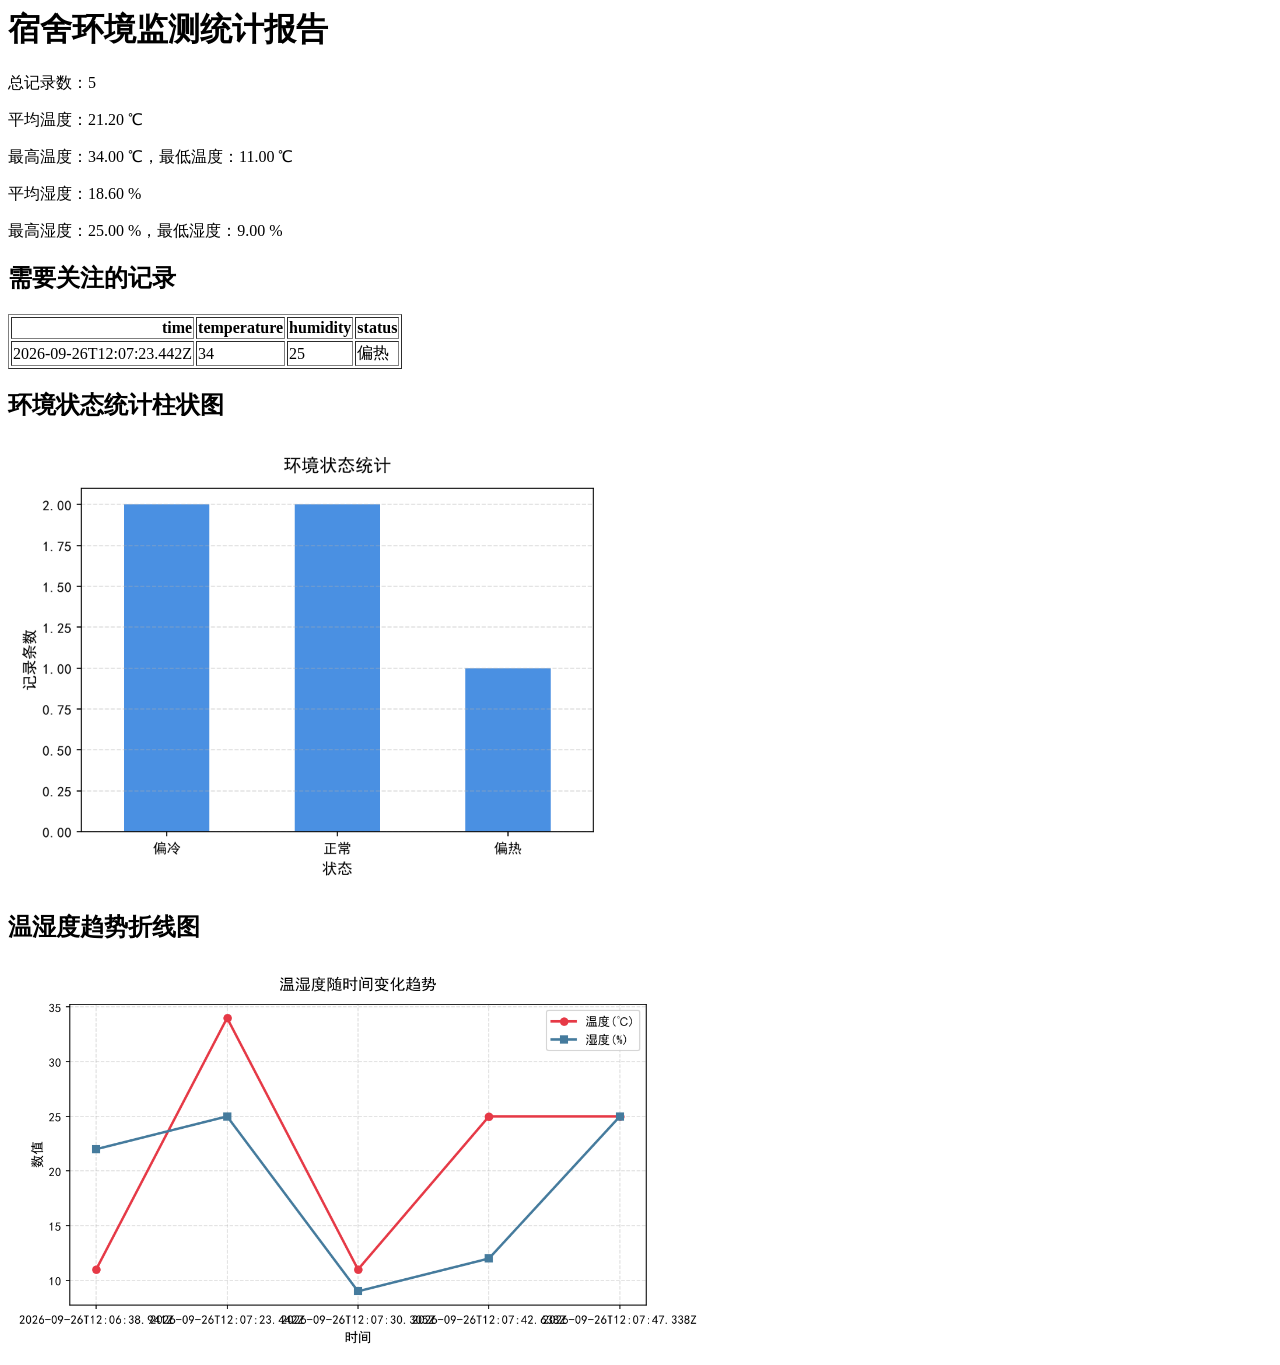
==== report.html @ ab6087e1 "M2的第一版，后续有想法再调整" ====
<html>
<head>
<meta charset="utf-8">
<title>宿舍环境统计报告</title>
</head>
<body>
<h1>宿舍环境监测统计报告</h1>
<p>总记录数：5</p>
<p>平均温度：21.20 ℃</p>
<p>最高温度：34.00 ℃，最低温度：11.00 ℃</p>
<p>平均湿度：18.60 %</p>
<p>最高湿度：25.00 %，最低湿度：9.00 %</p>

<h2>需要关注的记录</h2>
<table border="1" class="dataframe">
  <thead>
    <tr style="text-align: right;">
      <th>time</th>
      <th>temperature</th>
      <th>humidity</th>
      <th>status</th>
    </tr>
  </thead>
  <tbody>
    <tr>
      <td>2026-09-26T12:07:23.442Z</td>
      <td>34</td>
      <td>25</td>
      <td>偏热</td>
    </tr>
  </tbody>
</table>

<h2>环境状态统计柱状图</h2>
<img src="chart.png" width="600">

<h2>温湿度趋势折线图</h2>
<img src="trend.png" width="700">
</body>
</html>
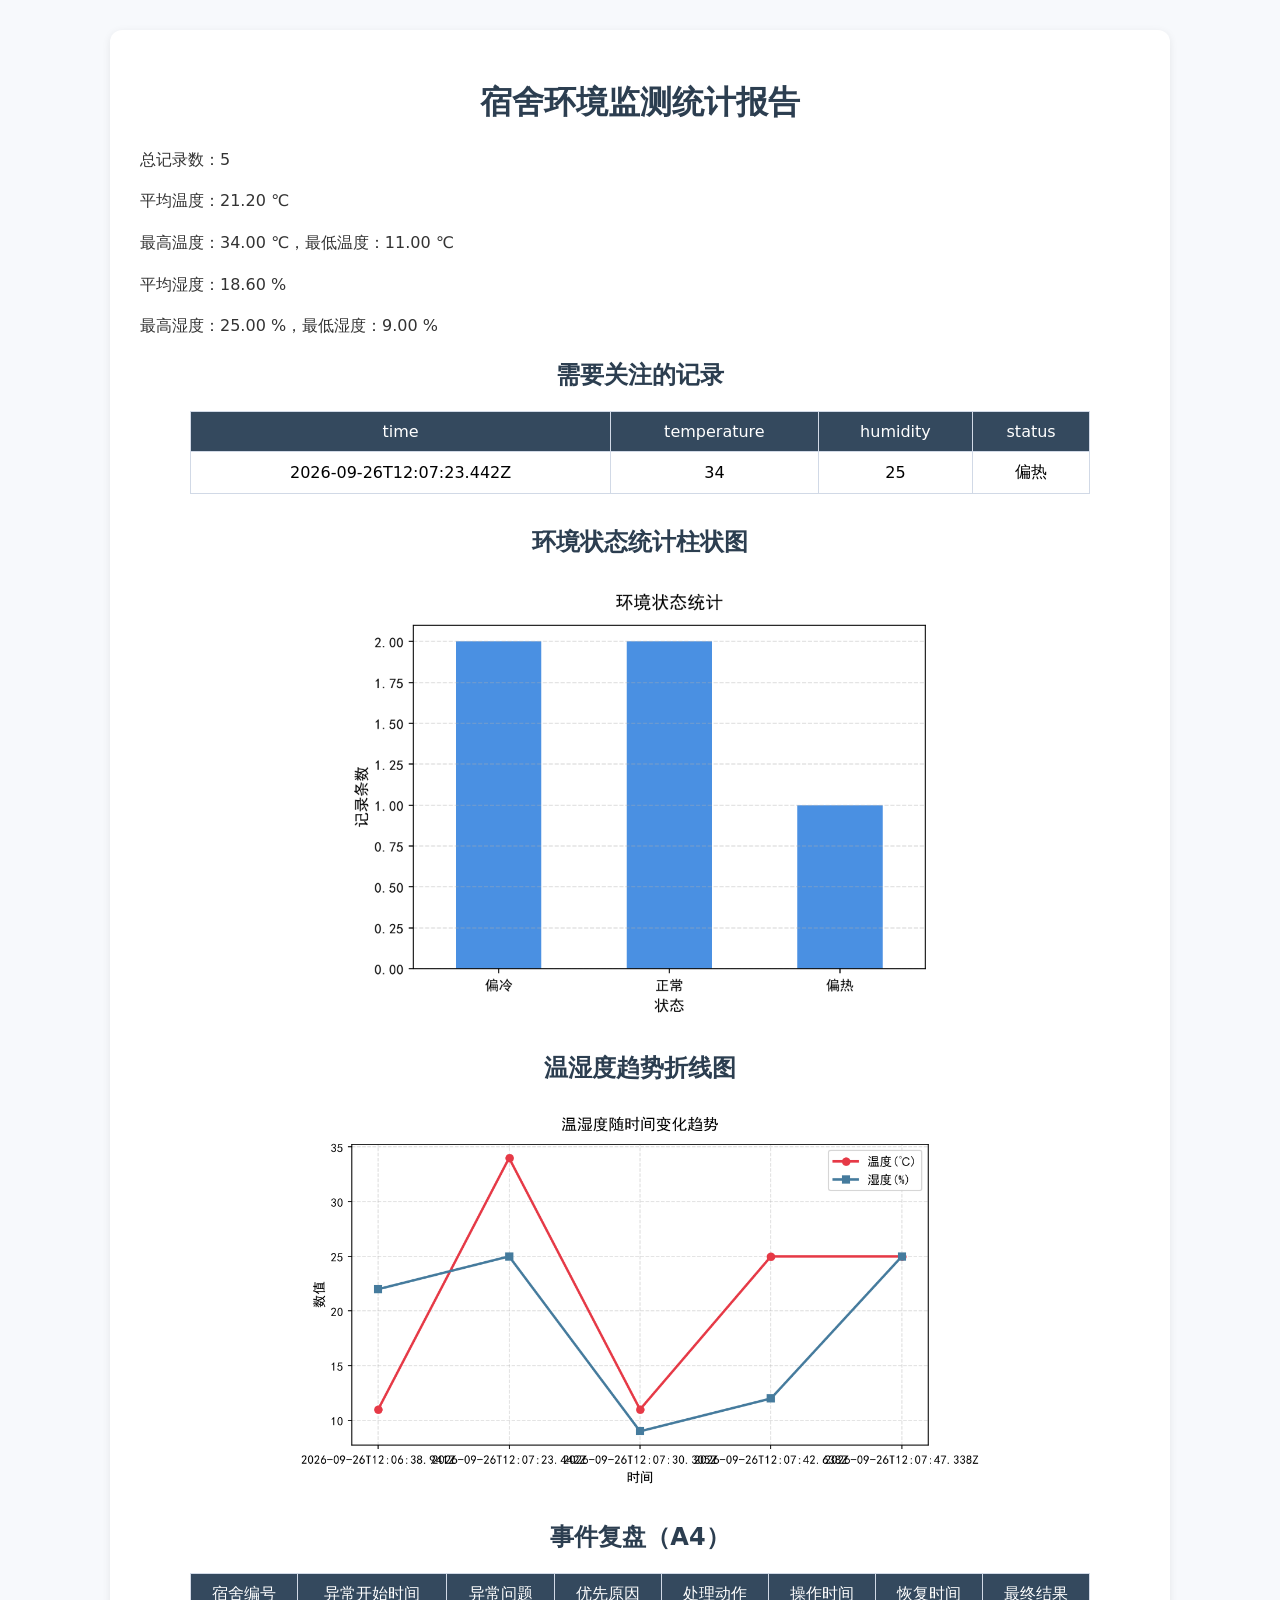
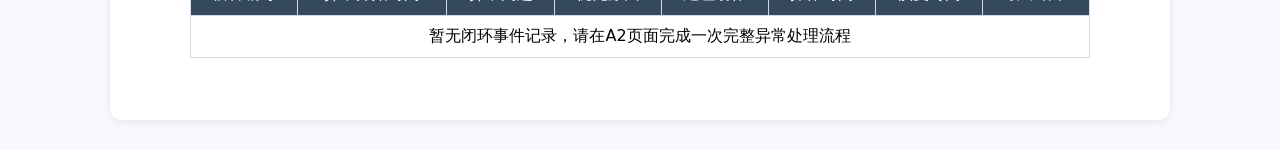
==== commit e9b6407b: "A4：增加了事件闭环持久化存储" ====
--- a/report.html
+++ b/report.html
@@ -1,41 +1,143 @@
-
 <html>
 <head>
 <meta charset="utf-8">
 <title>宿舍环境统计报告</title>
+<style>
+*{
+    box-sizing: border-box;
+}
+body{
+    max-width: 1100px;
+    margin: 30px auto;
+    padding: 0 20px;
+    font-family: system-ui, -apple-system, sans-serif;
+    background-color: #f7f9fc;
+}
+.container{
+    background: #ffffff;
+    padding: 30px;
+    border-radius: 12px;
+    box-shadow: 0 2px 8px rgba(0,0,0,0.08);
+}
+h1, h2{
+    text-align: center;
+    color: #2c3e50;
+}
+p{
+    line-height: 1.6;
+    color: #333;
+}
+table.dataframe {
+  border-collapse: collapse;
+  margin: 16px auto 32px;
+  width: 90%;
+}
+table.dataframe th, table.dataframe td {
+  border:1px solid #d1d9e6;
+  padding:10px 8px;
+  text-align:center;
+}
+table.dataframe th {
+    background-color:#34495e;
+    color:white;
+    font-weight:500;
+}
+table.dataframe tr:nth-child(even){
+    background-color:#f4f7fb;
+}
+img{
+    display:block;
+    margin:12px auto 24px;
+    border-radius:6px;
+}
+</style>
 </head>
 <body>
-<h1>宿舍环境监测统计报告</h1>
-<p>总记录数：5</p>
-<p>平均温度：21.20 ℃</p>
-<p>最高温度：34.00 ℃，最低温度：11.00 ℃</p>
-<p>平均湿度：18.60 %</p>
-<p>最高湿度：25.00 %，最低湿度：9.00 %</p>
+<div class="container">
+    <h1>宿舍环境监测统计报告</h1>
+    <p>总记录数：5</p>
+    <p>平均温度：21.20 ℃</p>
+    <p>最高温度：34.00 ℃，最低温度：11.00 ℃</p>
+    <p>平均湿度：18.60 %</p>
+    <p>最高湿度：25.00 %，最低湿度：9.00 %</p>
 
-<h2>需要关注的记录</h2>
-<table border="1" class="dataframe">
-  <thead>
-    <tr style="text-align: right;">
-      <th>time</th>
-      <th>temperature</th>
-      <th>humidity</th>
-      <th>status</th>
-    </tr>
-  </thead>
-  <tbody>
-    <tr>
-      <td>2026-09-26T12:07:23.442Z</td>
-      <td>34</td>
-      <td>25</td>
-      <td>偏热</td>
-    </tr>
-  </tbody>
-</table>
+    <h2>需要关注的记录</h2>
+    <table border="1" class="dataframe">
+      <thead>
+        <tr>
+          <th>time</th>
+          <th>temperature</th>
+          <th>humidity</th>
+          <th>status</th>
+        </tr>
+      </thead>
+      <tbody>
+        <tr>
+          <td>2026-09-26T12:07:23.442Z</td>
+          <td>34</td>
+          <td>25</td>
+          <td>偏热</td>
+        </tr>
+      </tbody>
+    </table>
 
-<h2>环境状态统计柱状图</h2>
-<img src="chart.png" width="600">
+    <h2>环境状态统计柱状图</h2>
+    <img src="chart.png" width="600">
 
-<h2>温湿度趋势折线图</h2>
-<img src="trend.png" width="700">
+    <h2>温湿度趋势折线图</h2>
+    <img src="trend.png" width="700">
+
+    <!-- ========== A4 事件复盘表格 ========== -->
+    <h2>事件复盘（A4）</h2>
+    <table border="1" class="dataframe">
+      <thead>
+        <tr>
+          <th>宿舍编号</th>
+          <th>异常开始时间</th>
+          <th>异常问题</th>
+          <th>优先原因</th>
+          <th>处理动作</th>
+          <th>操作时间</th>
+          <th>恢复时间</th>
+          <th>最终结果</th>
+        </tr>
+      </thead>
+      <tbody id="eventTbody">
+      </tbody>
+    </table>
+</div>
+
+<script>
+// 读取A2页面保存到localStorage的事件记录
+function renderEventTable(){
+    const records = JSON.parse(localStorage.getItem("eventRecords") || "[]");
+    const tbody = document.getElementById("eventTbody");
+    tbody.innerHTML = "";
+    if(records.length === 0){
+        const tr = document.createElement("tr");
+        tr.innerHTML = "<td colspan='8'>暂无闭环事件记录，请在A2页面完成一次完整异常处理流程</td>";
+        tbody.appendChild(tr);
+        return;
+    }
+    records.forEach(item=>{
+        const tr = document.createElement("tr");
+        tr.innerHTML = `
+            <td>${item.dormId}</td>
+            <td>${item.startTime}</td>
+            <td>${item.abnormalProblem}</td>
+            <td>${item.priorityReason}</td>
+            <td>${item.actionText}</td>
+            <td>${item.actionTime}</td>
+            <td>${item.recoverTime}</td>
+            <td>${item.finalResult}</td>
+        `;
+        tbody.appendChild(tr);
+    })
+}
+// 页面加载完成渲染
+window.onload = function(){
+    renderEventTable();
+}
+</script>
 </body>
-</html>
+</html>
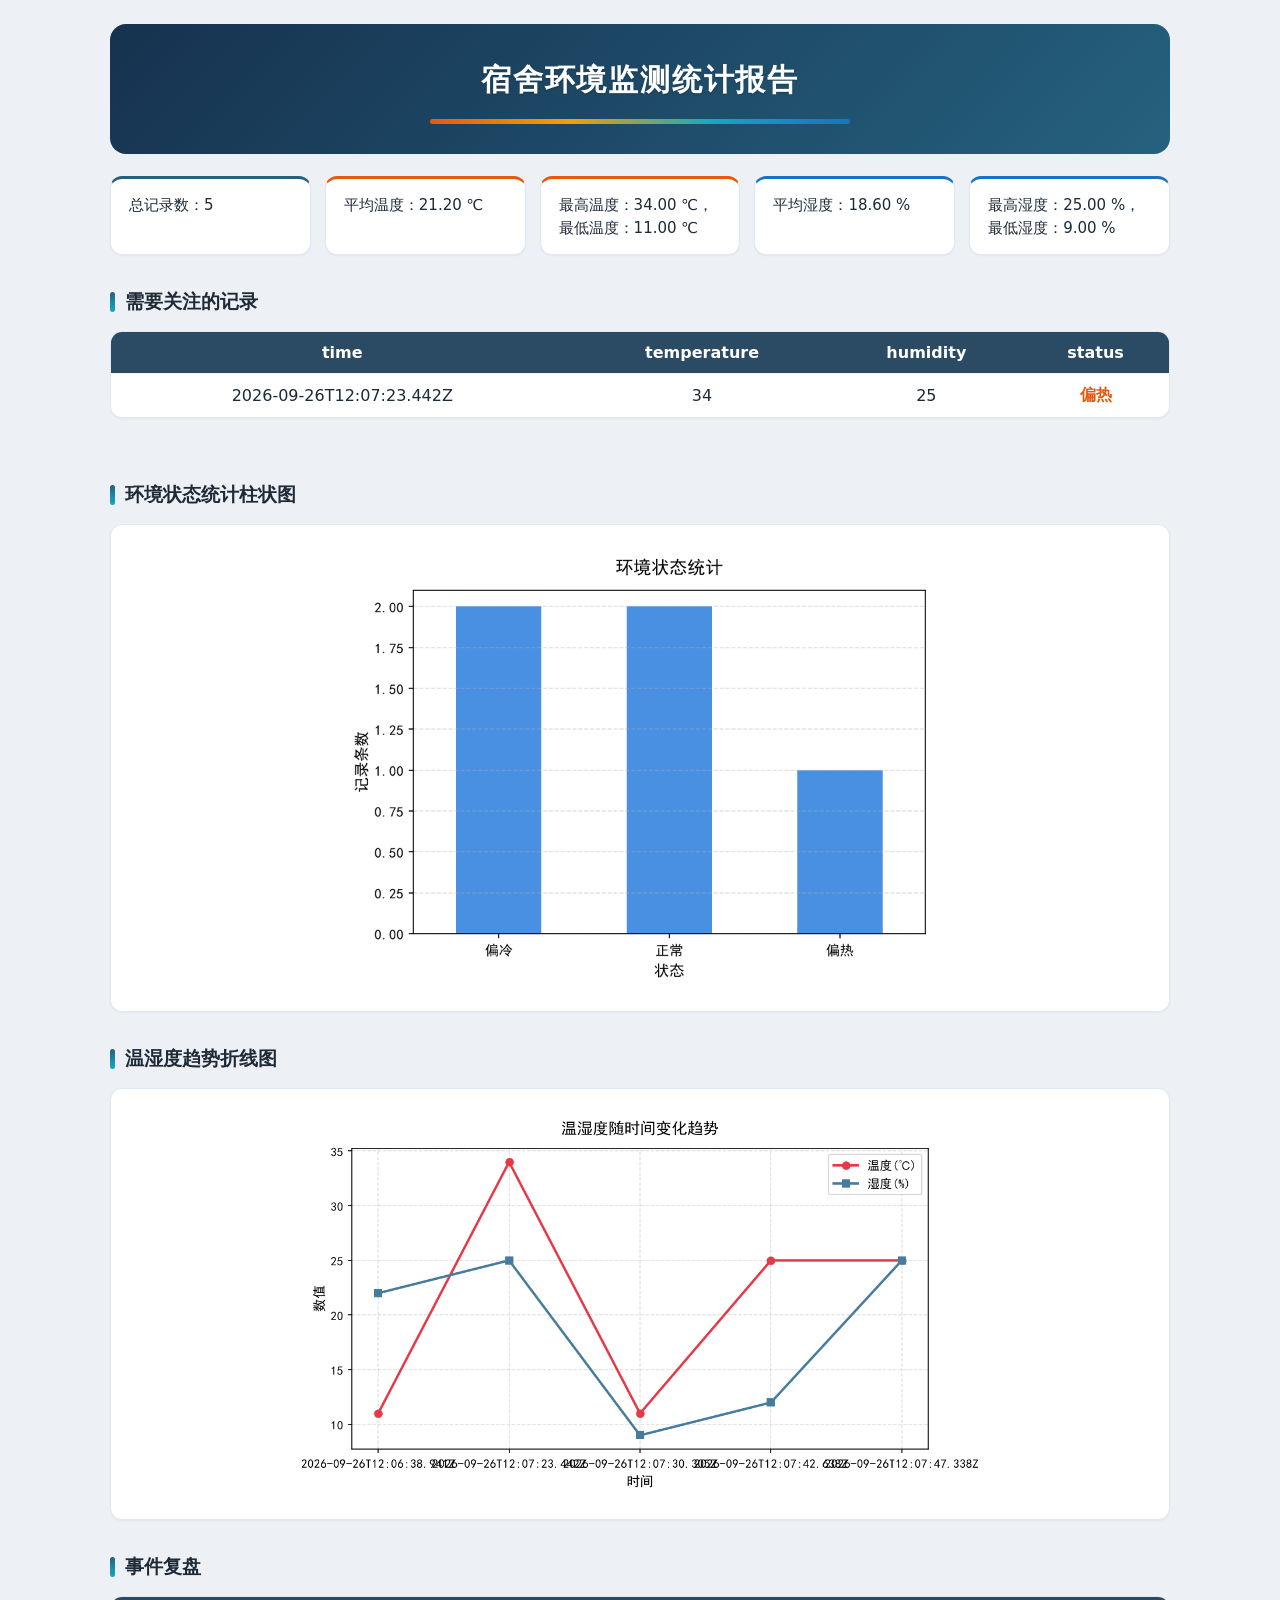
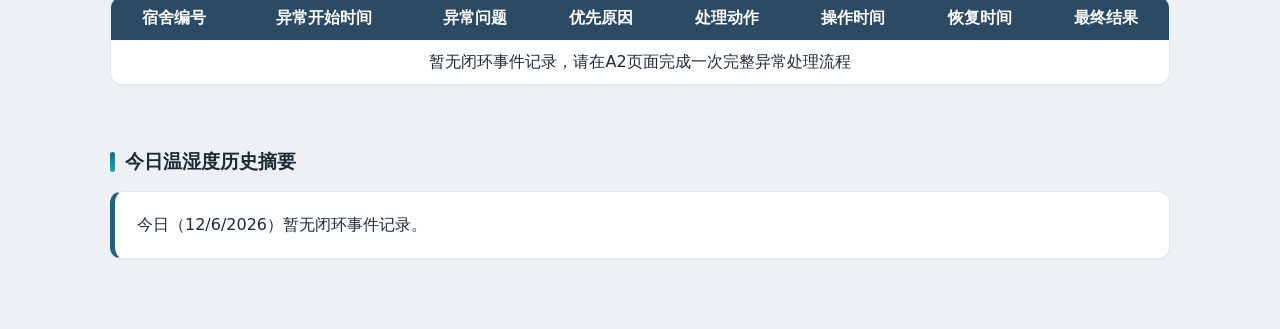
==== commit 4e89be43: "完成B1-4:信息组织与表达模块，实现实时状态摘要、优先级说明、当日事件汇总，划分多页面信息职责" ====
--- a/report.html
+++ b/report.html
@@ -8,61 +8,177 @@
 }
 body{
     max-width: 1100px;
-    margin: 30px auto;
-    padding: 0 20px;
-    font-family: system-ui, -apple-system, sans-serif;
-    background-color: #f7f9fc;
+    margin: 0 auto;
+    padding: 24px 20px 40px;
+    font-family: "Segoe UI", "PingFang SC", "Microsoft YaHei", system-ui, sans-serif;
+    background-color: #edf1f6;
+    color: #1f2a37;
+}
+/* 报告封面：深蓝渐变横幅 + 温湿度渐变光谱线 */
+.report-hero{
+    background: linear-gradient(135deg, #16324f 0%, #25617e 100%);
+    border-radius: 16px;
+    padding: 36px 30px 30px;
+    margin-bottom: 22px;
+    text-align: center;
+}
+.report-hero h1{
+    margin: 0;
+    color: #ffffff;
+    font-size: 30px;
+    font-weight: 700;
+    letter-spacing: .06em;
+    text-shadow: 0 1px 2px rgba(0,0,0,.2);
+}
+.spectrum{
+    height: 5px;
+    max-width: 420px;
+    margin: 18px auto 0;
+    border-radius: 3px;
+    background: linear-gradient(90deg, #e8590c, #f59f00, #15aabf, #1971c2);
 }
 .container{
+    padding: 0;
+}
+/* 章节标题：左侧渐变竖条 */
+.container h2{
+    display: flex;
+    align-items: center;
+    gap: 10px;
+    margin: 34px 0 16px;
+    font-size: 19px;
+    font-weight: 700;
+    color: #1f2a37;
+    text-align: left;
+}
+.container h2::before{
+    content: "";
+    width: 5px;
+    height: 20px;
+    border-radius: 3px;
+    background: linear-gradient(180deg, #25617e, #15aabf);
+}
+/* 统计卡片（温度橙 / 湿度蓝 顶边着色） */
+.stats-grid{
+    display: grid;
+    grid-template-columns: repeat(auto-fit, minmax(200px, 1fr));
+    gap: 14px;
+}
+.stats-grid p{
+    margin: 0;
+    padding: 15px 18px;
     background: #ffffff;
-    padding: 30px;
+    border: 1px solid #e2e8f0;
+    border-top: 3px solid #25617e;
     border-radius: 12px;
-    box-shadow: 0 2px 8px rgba(0,0,0,0.08);
-}
-h1, h2{
+    box-shadow: 0 1px 2px rgba(31,42,55,.05);
+    font-size: 15px;
+    line-height: 1.5;
+    font-variant-numeric: tabular-nums;
+}
+.stats-grid p.stat-temp{
+    border-top-color: #e8590c;
+}
+.stats-grid p.stat-hum{
+    border-top-color: #1971c2;
+}
+/* 数据表格：白色卡片风格 */
+.table-scroll{
+    overflow-x: auto;
+}
+table.dataframe{
+    width: 100%;
+    margin: 0 0 30px;
+    border: 1px solid #e2e8f0;
+    border-radius: 12px;
+    border-collapse: separate;
+    border-spacing: 0;
+    overflow: hidden;
+    background: #ffffff;
+    box-shadow: 0 1px 2px rgba(31,42,55,.05);
+}
+table.dataframe th, table.dataframe td{
+    padding: 11px 10px;
     text-align: center;
-    color: #2c3e50;
-}
-p{
-    line-height: 1.6;
-    color: #333;
-}
-table.dataframe {
-  border-collapse: collapse;
-  margin: 16px auto 32px;
-  width: 90%;
-}
-table.dataframe th, table.dataframe td {
-  border:1px solid #d1d9e6;
-  padding:10px 8px;
-  text-align:center;
-}
-table.dataframe th {
-    background-color:#34495e;
-    color:white;
-    font-weight:500;
+    white-space: nowrap;
+}
+table.dataframe th{
+    background: #2b4a63;
+    color: #ffffff;
+    font-weight: 600;
+}
+table.dataframe td{
+    border-top: 1px solid #eef2f7;
+    color: #1f2a37;
 }
 table.dataframe tr:nth-child(even){
-    background-color:#f4f7fb;
-}
-img{
-    display:block;
-    margin:12px auto 24px;
-    border-radius:6px;
+    background: #f6f9fc;
+}
+table.dataframe tbody tr:hover{
+    background: #eef5fa;
+}
+.attention-table td:last-child{
+    color: #e8590c;
+    font-weight: 600;
+}
+/* 图表卡片 */
+.chart-card{
+    background: #ffffff;
+    border: 1px solid #e2e8f0;
+    border-radius: 12px;
+    box-shadow: 0 1px 2px rgba(31,42,55,.05);
+    padding: 18px;
+    margin-bottom: 30px;
+}
+.chart-card img{
+    display: block;
+    max-width: 100%;
+    height: auto;
+    margin: 0 auto;
+    border-radius: 6px;
+}
+/* ========== B3 今日摘要样式 ========== */
+.b3-summary{
+    background: #ffffff;
+    border: 1px solid #e2e8f0;
+    border-left: 5px solid #25617e;
+    border-radius: 12px;
+    box-shadow: 0 1px 2px rgba(31,42,55,.05);
+    padding: 18px 22px;
+    margin: 0 0 30px;
+    max-width: 100%;
+    line-height: 1.9;
+    color: #1f2a37;
+    text-align: left;
+}
+@media (max-width: 640px){
+    .report-hero h1{
+        font-size: 23px;
+    }
+    .container h2{
+        font-size: 17px;
+    }
 }
 </style>
 </head>
 <body>
+<header class="report-hero">
+    <h1>宿舍环境监测统计报告</h1>
+    <div class="spectrum" aria-hidden="true"></div>
+</header>
+
 <div class="container">
-    <h1>宿舍环境监测统计报告</h1>
+    <div class="stats-grid">
     <p>总记录数：5</p>
-    <p>平均温度：21.20 ℃</p>
-    <p>最高温度：34.00 ℃，最低温度：11.00 ℃</p>
-    <p>平均湿度：18.60 %</p>
-    <p>最高湿度：25.00 %，最低湿度：9.00 %</p>
+    <p class="stat-temp">平均温度：21.20 ℃</p>
+    <p class="stat-temp">最高温度：34.00 ℃，最低温度：11.00 ℃</p>
+    <p class="stat-hum">平均湿度：18.60 %</p>
+    <p class="stat-hum">最高湿度：25.00 %，最低湿度：9.00 %</p>
+    </div>
 
     <h2>需要关注的记录</h2>
-    <table border="1" class="dataframe">
+    <div class="table-scroll">
+    <table class="dataframe attention-table">
       <thead>
         <tr>
           <th>time</th>
@@ -80,16 +196,18 @@
         </tr>
       </tbody>
     </table>
+    </div>
 
     <h2>环境状态统计柱状图</h2>
-    <img src="chart.png" width="600">
+    <div class="chart-card"><img src="chart.png" width="600"></div>
 
     <h2>温湿度趋势折线图</h2>
-    <img src="trend.png" width="700">
+    <div class="chart-card"><img src="trend.png" width="700"></div>
 
     <!-- ========== A4 事件复盘表格 ========== -->
-    <h2>事件复盘（A4）</h2>
-    <table border="1" class="dataframe">
+    <h2>事件复盘</h2>
+    <div class="table-scroll">
+    <table class="dataframe">
       <thead>
         <tr>
           <th>宿舍编号</th>
@@ -105,6 +223,11 @@
       <tbody id="eventTbody">
       </tbody>
     </table>
+    </div>
+
+    <!-- ========== B3 今日温湿度历史摘要 ========== -->
+    <h2>今日温湿度历史摘要</h2>
+    <div id="b3Summary" class="b3-summary"></div>
 </div>
 
 <script>
@@ -138,6 +261,105 @@
 window.onload = function(){
     renderEventTable();
 }
+
+// ========== B3 今日温湿度历史摘要（只读 localStorage eventRecords，不修改A4代码） ==========
+// 判断事件是否为今日：startTime 是 A2 的 toLocaleString 字符串，取日期部分与今日 toLocaleDateString 比对
+function isTodayEvent(item){
+    const today = new Date().toLocaleDateString();
+    const dayPart = (item.startTime || "").split(" ")[0];
+    return dayPart === today;
+}
+
+// 解析 A2 保存的时间字符串，空值或解析失败返回 null
+function parseTime(str){
+    if(!str) return null;
+    const t = new Date(str);
+    return isNaN(t.getTime()) ? null : t.getTime();
+}
+
+// 处理时长（分钟），起止时间任一为空/非法则返回 null
+function diffMinutes(start, end){
+    const a = parseTime(start), b = parseTime(end);
+    if(a === null || b === null) return null;
+    return Math.round((b - a) / 60000);
+}
+
+// B3 渲染：自动筛选今日闭环事件，汇总统计并输出文字摘要
+function renderB3Summary(){
+    const box = document.getElementById("b3Summary");
+    box.innerHTML = "";
+    const records = JSON.parse(localStorage.getItem("eventRecords") || "[]");
+    const todayEvents = records.filter(isTodayEvent);
+    const today = new Date().toLocaleDateString();
+
+    if(todayEvents.length === 0){
+        const div = document.createElement("div");
+        div.innerText = `今日（${today}）暂无闭环事件记录。`;
+        box.appendChild(div);
+        return;
+    }
+
+    // 按宿舍聚合：事件数、异常类型、处理时长；同时统计类型分布与首/末事件
+    const byDorm = {};
+    const typeCount = {};
+    let firstEv = todayEvents[0], lastEv = todayEvents[0];
+    todayEvents.forEach(ev => {
+        const d = byDorm[ev.dormId] || (byDorm[ev.dormId] = { count: 0, types: {}, durations: [] });
+        d.count++;
+        const type = ev.abnormalProblem || "未知";
+        d.types[type] = (d.types[type] || 0) + 1;
+        typeCount[type] = (typeCount[type] || 0) + 1;
+        const m = diffMinutes(ev.startTime, ev.recoverTime);
+        if(m !== null) d.durations.push(m);
+        // 首起/最近一起：优先按解析后的时间比较，解析失败回退字符串比较
+        const key = parseTime(ev.startTime) ?? ev.startTime;
+        if(key < (parseTime(firstEv.startTime) ?? firstEv.startTime)) firstEv = ev;
+        if(key > (parseTime(lastEv.startTime) ?? lastEv.startTime)) lastEv = ev;
+    });
+
+    const addLine = text => {
+        const div = document.createElement("div");
+        div.innerText = text;
+        box.appendChild(div);
+    };
+
+    const dormCount = Object.keys(byDorm).length;
+    addLine(`今日（${today}）共闭环 ${todayEvents.length} 起异常事件，涉及 ${dormCount} 个宿舍：`);
+
+    // dorm-a/b/c 固定顺序在前，其余宿舍按字母序
+    Object.keys(byDorm).sort((x,y) => {
+        const order = ["dorm-a","dorm-b","dorm-c"];
+        const ix = order.indexOf(x), iy = order.indexOf(y);
+        if(ix !== -1 || iy !== -1){
+            if(ix === -1) return 1;
+            if(iy === -1) return -1;
+            return ix - iy;
+        }
+        return x.localeCompare(y);
+    }).forEach(id => {
+        const d = byDorm[id];
+        const typeText = Object.entries(d.types).map(([t,c]) => t + "×" + c).join("、");
+        const avg = d.durations.length > 0 ? Math.round(d.durations.reduce((s,v)=>s+v,0) / d.durations.length) : null;
+        const avgText = avg !== null ? `，平均处理时长 ${avg} 分钟` : "";
+        addLine(`· ${id}：${d.count} 起（${typeText}）${avgText}`);
+    });
+
+    const typeText = Object.entries(typeCount)
+        .sort((a,b) => b[1] - a[1])
+        .map(([t,c]) => `${t} ${c} 起`).join("、");
+    addLine(`今日异常类型分布：${typeText}`);
+
+    const timePart = ev => (ev.startTime || "").split(" ").slice(1).join(" ");
+    addLine(`今日首起事件 ${timePart(firstEv)}（${firstEv.dormId} ${firstEv.abnormalProblem}），最近一起 ${timePart(lastEv)}（${lastEv.dormId} ${lastEv.abnormalProblem}）。`);
+}
+
+// 页面加载立即渲染（脚本位于 body 末尾，DOM 已就绪）
+renderB3Summary();
+// 其他标签页（如A2页面）写入 eventRecords 时自动刷新摘要
+window.addEventListener("storage", function(e){
+    if(e.key === "eventRecords") renderB3Summary();
+});
+// ==============================================================
 </script>
 </body>
 </html>
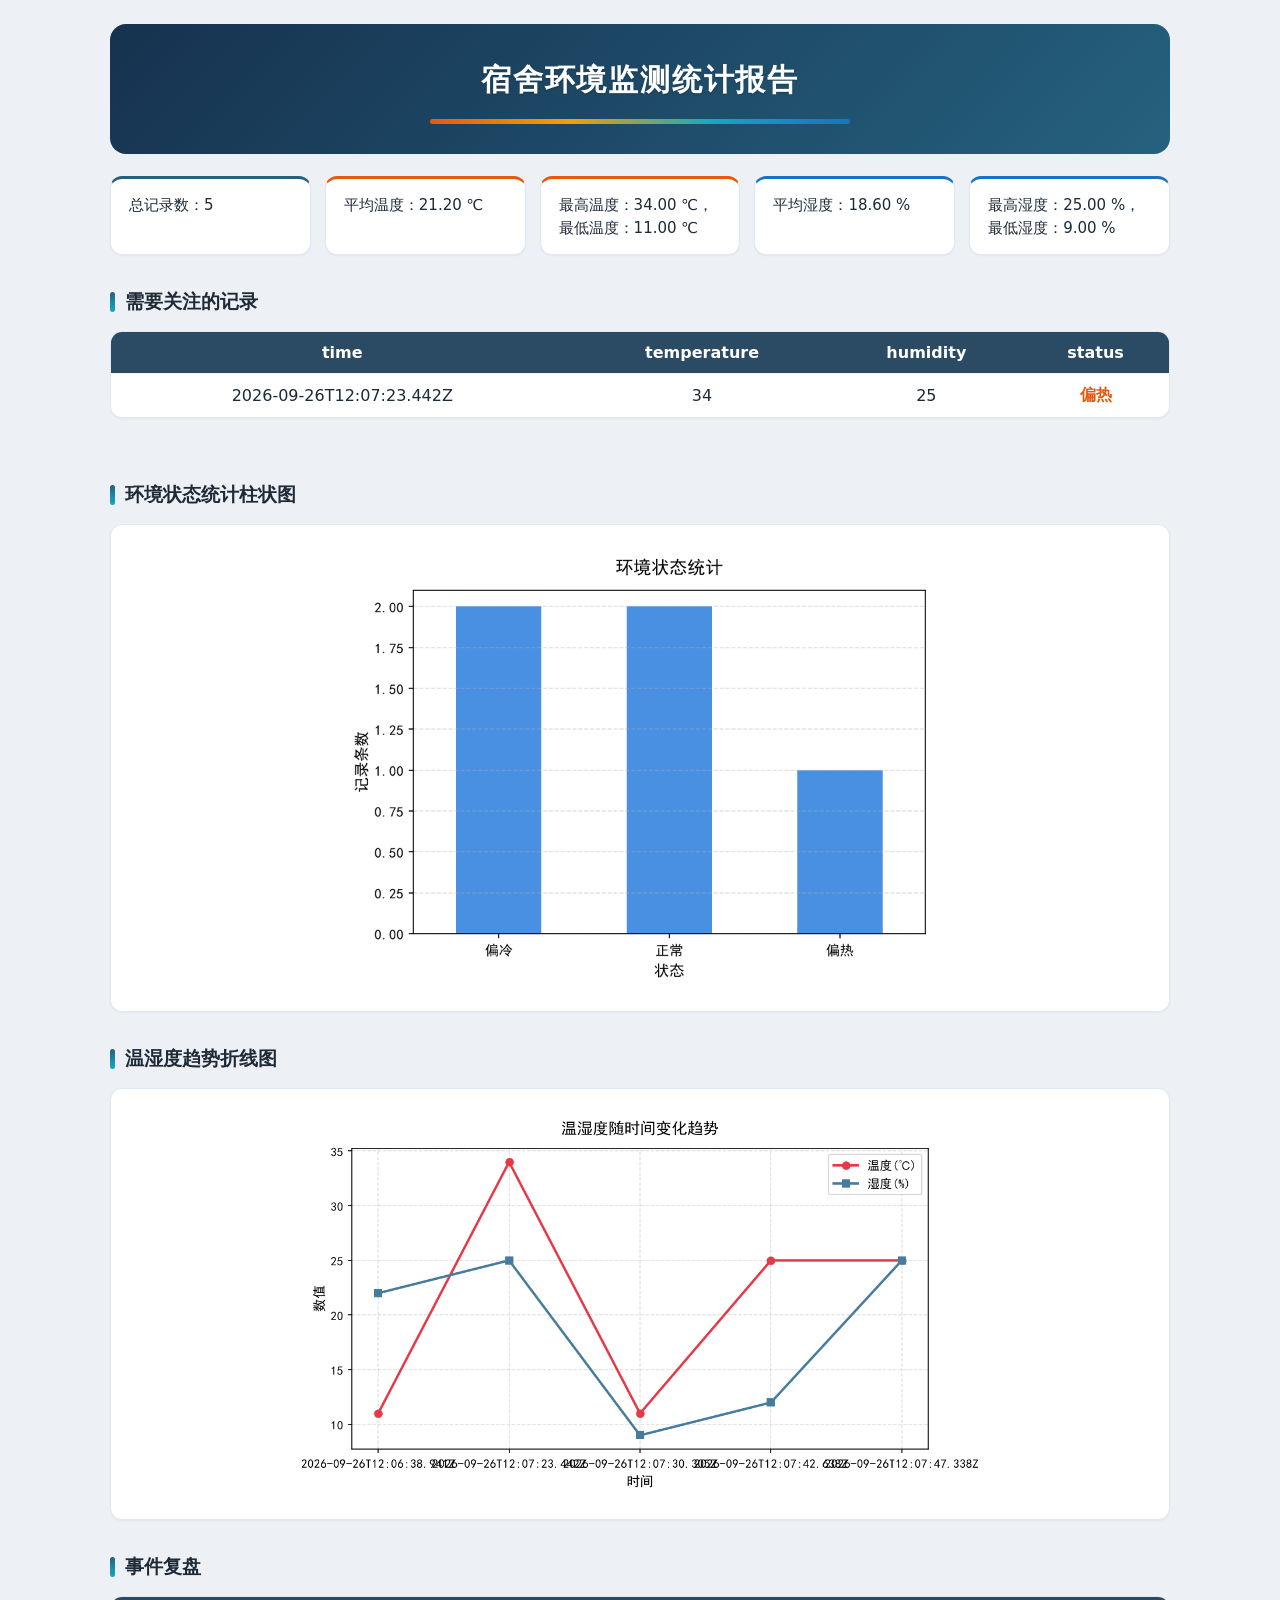
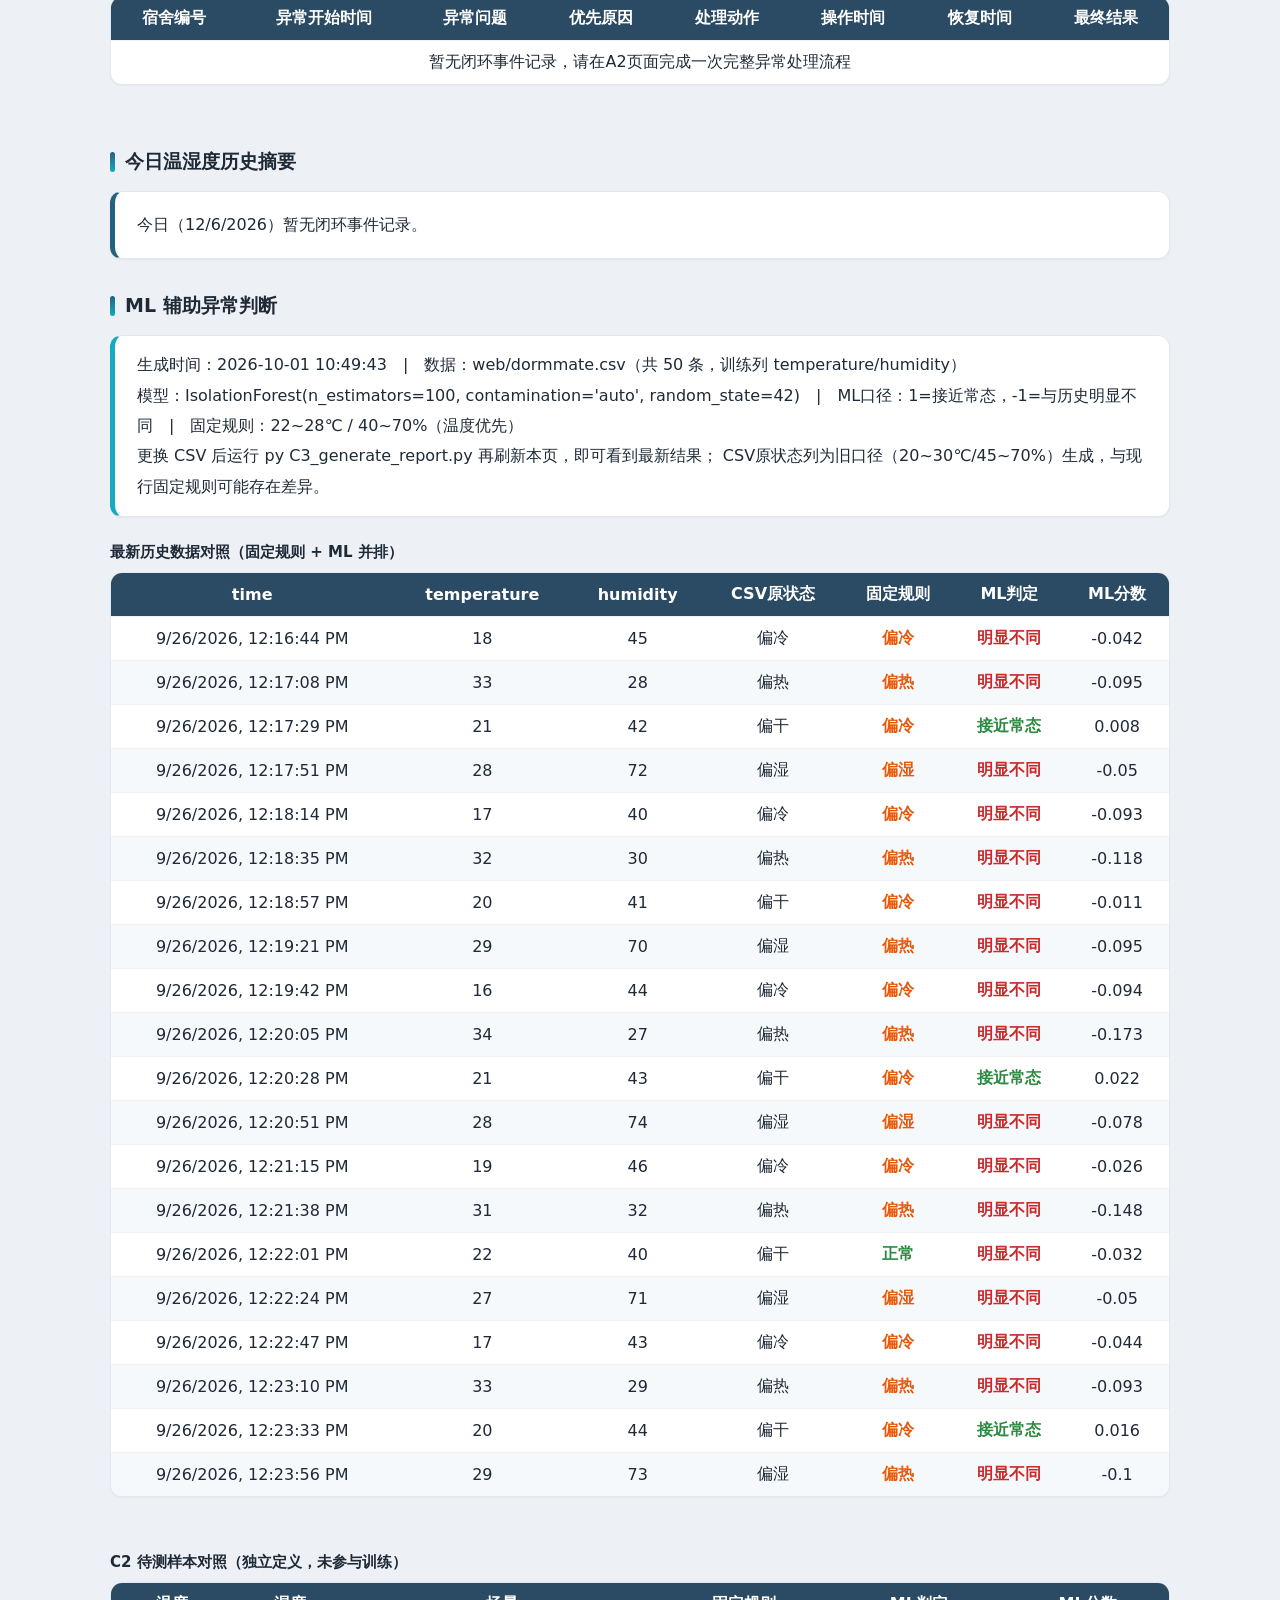
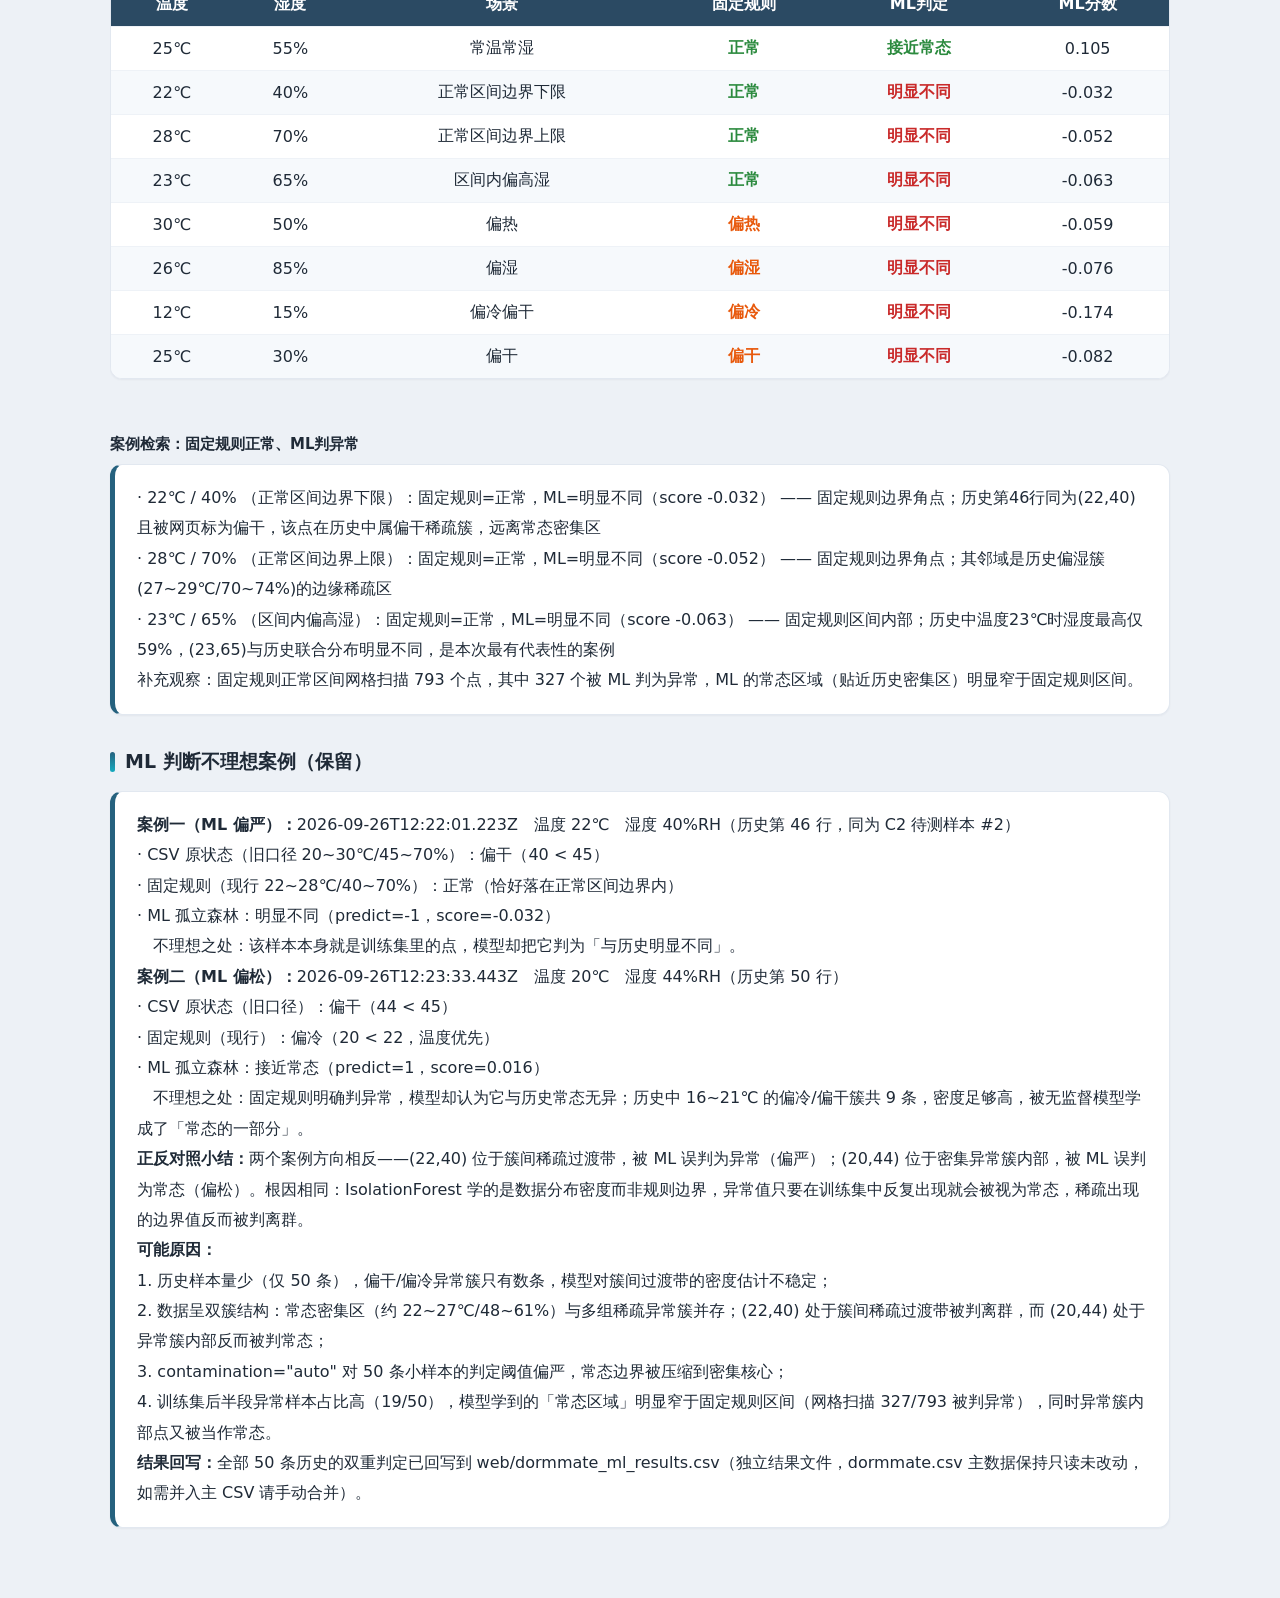
==== commit ce8dd968: "C板块:完成C板块C1-C4：IsolationForest温湿度异常检测，固定规则与ML结果对照，结果接入report.html，保留矛盾案例，完成C板块闭环。" ====
--- a/report.html
+++ b/report.html
@@ -2,6 +2,8 @@
 <head>
 <meta charset="utf-8">
 <title>宿舍环境统计报告</title>
+<!-- C3：ML 辅助判断数据文件（由 C3_generate_report.py 生成，纯静态加载，无后端） -->
+<script src="report_data.js"></script>
 <style>
 *{
     box-sizing: border-box;
@@ -159,6 +161,30 @@
         font-size: 17px;
     }
 }
+/* ========== C3 ML 辅助异常判断样式 ========== */
+.ml-model-card{
+    background: #ffffff;
+    border: 1px solid #e2e8f0;
+    border-left: 5px solid #15aabf;
+    border-radius: 12px;
+    box-shadow: 0 1px 2px rgba(31,42,55,.05);
+    padding: 14px 22px;
+    margin: 0 0 18px;
+    line-height: 1.9;
+    color: #1f2a37;
+    text-align: left;
+}
+.ml-sub{
+    margin: 26px 0 10px;
+    font-size: 15px;
+    font-weight: 700;
+    color: #1f2a37;
+    text-align: left;
+}
+.rule-normal{color: #2b8a3e; font-weight: 600;}
+.rule-warn{color: #e8590c; font-weight: 600;}
+.ml-normal{color: #2b8a3e; font-weight: 600;}
+.ml-abnormal{color: #c92a2a; font-weight: 600;}
 </style>
 </head>
 <body>
@@ -228,6 +254,75 @@
     <!-- ========== B3 今日温湿度历史摘要 ========== -->
     <h2>今日温湿度历史摘要</h2>
     <div id="b3Summary" class="b3-summary"></div>
+
+    <!-- ========== C3 ML 辅助异常判断（读取 report_data.js，纯静态无后端） ========== -->
+    <h2>ML 辅助异常判断</h2>
+    <div id="mlModelCard" class="ml-model-card"></div>
+
+    <div class="ml-sub">最新历史数据对照（固定规则 + ML 并排）</div>
+    <div class="table-scroll">
+    <table class="dataframe">
+      <thead>
+        <tr>
+          <th>time</th>
+          <th>temperature</th>
+          <th>humidity</th>
+          <th>CSV原状态</th>
+          <th>固定规则</th>
+          <th>ML判定</th>
+          <th>ML分数</th>
+        </tr>
+      </thead>
+      <tbody id="mlHistoryTbody">
+      </tbody>
+    </table>
+    </div>
+
+    <div class="ml-sub">C2 待测样本对照（独立定义，未参与训练）</div>
+    <div class="table-scroll">
+    <table class="dataframe">
+      <thead>
+        <tr>
+          <th>温度</th>
+          <th>湿度</th>
+          <th>场景</th>
+          <th>固定规则</th>
+          <th>ML判定</th>
+          <th>ML分数</th>
+        </tr>
+      </thead>
+      <tbody id="mlTestTbody">
+      </tbody>
+    </table>
+    </div>
+
+    <div class="ml-sub">案例检索：固定规则正常、ML判异常</div>
+    <div id="mlCases" class="b3-summary"></div>
+
+    <!-- ========== C4 ML 判断不理想案例（保留，静态文字说明） ========== -->
+    <h2>ML 判断不理想案例（保留）</h2>
+    <div class="b3-summary">
+      <div><b>案例一（ML 偏严）：</b>2026-09-26T12:22:01.223Z　温度 22℃　湿度 40%RH（历史第 46 行，同为 C2 待测样本 #2）</div>
+      <div>· CSV 原状态（旧口径 20~30℃/45~70%）：偏干（40 &lt; 45）</div>
+      <div>· 固定规则（现行 22~28℃/40~70%）：正常（恰好落在正常区间边界内）</div>
+      <div>· ML 孤立森林：明显不同（predict=-1，score=-0.032）</div>
+      <div>　不理想之处：该样本本身就是训练集里的点，模型却把它判为「与历史明显不同」。</div>
+
+      <div><b>案例二（ML 偏松）：</b>2026-09-26T12:23:33.443Z　温度 20℃　湿度 44%RH（历史第 50 行）</div>
+      <div>· CSV 原状态（旧口径）：偏干（44 &lt; 45）</div>
+      <div>· 固定规则（现行）：偏冷（20 &lt; 22，温度优先）</div>
+      <div>· ML 孤立森林：接近常态（predict=1，score=0.016）</div>
+      <div>　不理想之处：固定规则明确判异常，模型却认为它与历史常态无异；历史中 16~21℃ 的偏冷/偏干簇共 9 条，密度足够高，被无监督模型学成了「常态的一部分」。</div>
+
+      <div><b>正反对照小结：</b>两个案例方向相反——(22,40) 位于簇间稀疏过渡带，被 ML 误判为异常（偏严）；(20,44) 位于密集异常簇内部，被 ML 误判为常态（偏松）。根因相同：IsolationForest 学的是数据分布密度而非规则边界，异常值只要在训练集中反复出现就会被视为常态，稀疏出现的边界值反而被判离群。</div>
+
+      <div><b>可能原因：</b></div>
+      <div>1. 历史样本量少（仅 50 条），偏干/偏冷异常簇只有数条，模型对簇间过渡带的密度估计不稳定；</div>
+      <div>2. 数据呈双簇结构：常态密集区（约 22~27℃/48~61%）与多组稀疏异常簇并存；(22,40) 处于簇间稀疏过渡带被判离群，而 (20,44) 处于异常簇内部反而被判常态；</div>
+      <div>3. contamination="auto" 对 50 条小样本的判定阈值偏严，常态边界被压缩到密集核心；</div>
+      <div>4. 训练集后半段异常样本占比高（19/50），模型学到的「常态区域」明显窄于固定规则区间（网格扫描 327/793 被判异常），同时异常簇内部点又被当作常态。</div>
+      <div><b>结果回写：</b>全部 50 条历史的双重判定已回写到 web/dormmate_ml_results.csv（独立结果文件，dormmate.csv 主数据保持只读未改动，如需并入主 CSV 请手动合并）。</div>
+    </div>
 </div>
 
 <script>
@@ -360,6 +455,87 @@
     if(e.key === "eventRecords") renderB3Summary();
 });
 // ==============================================================
+
+// ========== C3 ML 辅助异常判断（数据来自 report_data.js，纯静态加载） ==========
+function fmtTime(t){
+    const d = new Date(t);
+    return isNaN(d.getTime()) ? t : d.toLocaleString();
+}
+function mlCell(v){
+    return v === 1
+        ? '<span class="ml-normal">接近常态</span>'
+        : '<span class="ml-abnormal">明显不同</span>';
+}
+function ruleCell(r){
+    const cls = r === "正常" ? "rule-normal" : "rule-warn";
+    return `<span class="${cls}">${r}</span>`;
+}
+function renderMLModule(){
+    const d = window.REPORT_DATA;
+    const card = document.getElementById("mlModelCard");
+    if(!d){
+        card.innerHTML = "未找到 report_data.js：请先运行 <b>py C3_generate_report.py</b> 生成数据，再刷新本页。";
+        return;
+    }
+
+    card.innerHTML = `
+        生成时间：${d.generated_at}　|　数据：${d.csv}（共 ${d.train_rows} 条，训练列 temperature/humidity）<br>
+        模型：${d.model}　|　ML口径：1=接近常态，-1=与历史明显不同　|　固定规则：22~28℃ / 40~70%（温度优先）<br>
+        更换 CSV 后运行 py C3_generate_report.py 再刷新本页，即可看到最新结果；
+        CSV原状态列为旧口径（20~30℃/45~70%）生成，与现行固定规则可能存在差异。`;
+
+    // 表1：最新历史数据对照（回顾性打分：模型基于全量历史训练）
+    const ht = document.getElementById("mlHistoryTbody");
+    ht.innerHTML = "";
+    d.history.forEach(r=>{
+        const tr = document.createElement("tr");
+        tr.innerHTML = `
+            <td>${fmtTime(r.time)}</td>
+            <td>${r.temperature}</td>
+            <td>${r.humidity}</td>
+            <td>${r.csv_status}</td>
+            <td>${ruleCell(r.rule)}</td>
+            <td>${mlCell(r.ml)}</td>
+            <td>${r.ml_score}</td>`;
+        ht.appendChild(tr);
+    });
+
+    // 表2：C2 待测样本对照（独立定义、未参与训练）
+    const tt = document.getElementById("mlTestTbody");
+    tt.innerHTML = "";
+    d.test_samples.forEach(r=>{
+        const tr = document.createElement("tr");
+        tr.innerHTML = `
+            <td>${r.temp}℃</td>
+            <td>${r.hum}%</td>
+            <td>${r.desc}</td>
+            <td>${ruleCell(r.rule)}</td>
+            <td>${mlCell(r.ml)}</td>
+            <td>${r.ml_score}</td>`;
+        tt.appendChild(tr);
+    });
+
+    // 案例检索
+    const box = document.getElementById("mlCases");
+    box.innerHTML = "";
+    if(d.cases.length === 0){
+        box.innerText = "本次未找到「固定规则判定正常、ML判定异常」的案例（如实记录）。";
+    }else{
+        d.cases.forEach(c=>{
+            const div = document.createElement("div");
+            div.innerText = `· ${c.temp}℃ / ${c.hum}% （${c.desc}）：固定规则=正常，ML=明显不同（score ${c.ml_score}）` +
+                (c.note ? ` —— ${c.note}` : "");
+            box.appendChild(div);
+        });
+        const g = document.createElement("div");
+        g.innerText = `补充观察：固定规则正常区间网格扫描 ${d.grid.total} 个点，其中 ${d.grid.anomaly} 个被 ML 判为异常，` +
+            `ML 的常态区域（贴近历史密集区）明显窄于固定规则区间。`;
+        box.appendChild(g);
+    }
+}
+// 页面加载立即渲染
+renderMLModule();
+// ==============================================================
 </script>
 </body>
 </html>
